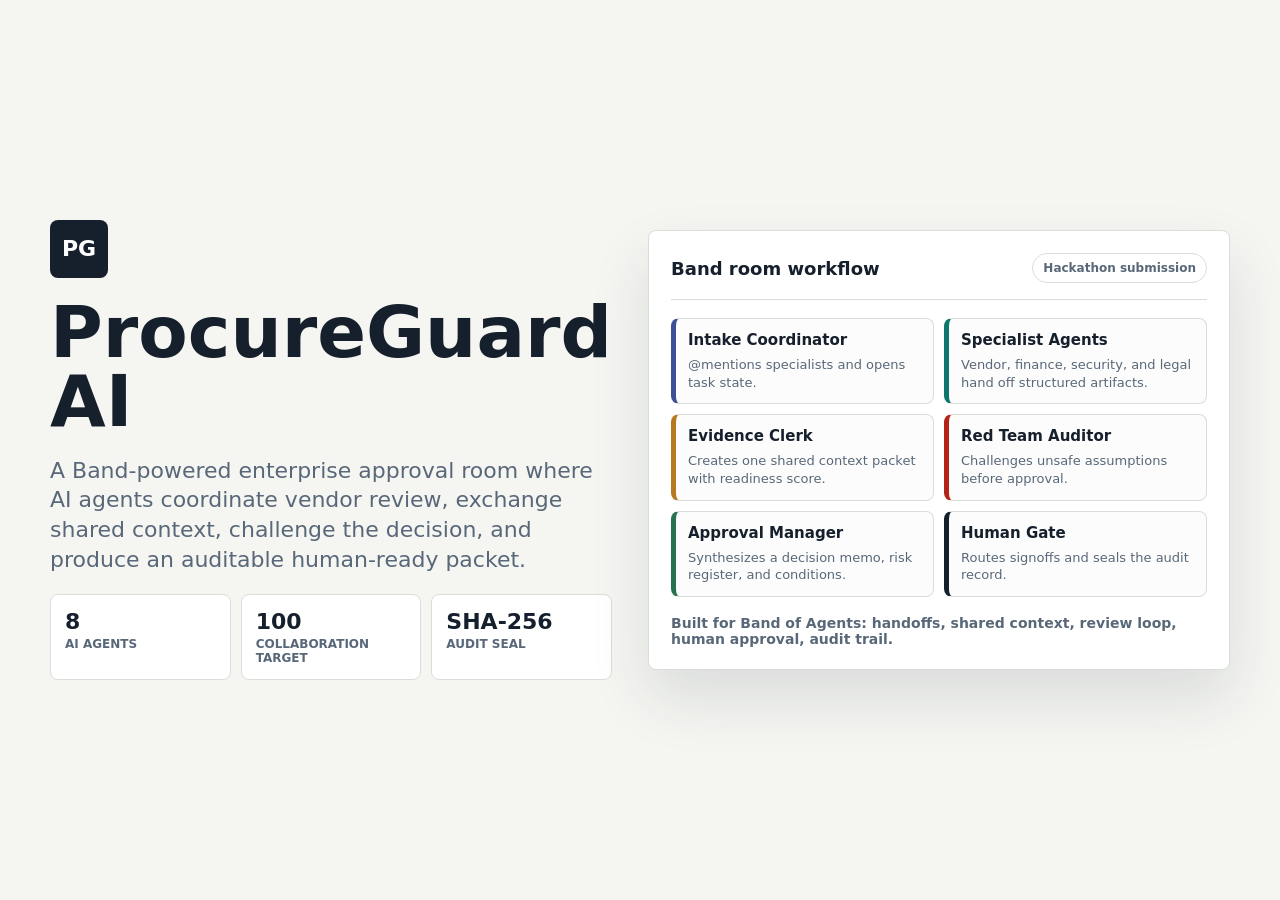
==== static/cover.html @ 334d02e6 "Initial ProcureGuard AI Band hackathon submission" ====
<!doctype html>
<html lang="en">
  <head>
    <meta charset="utf-8" />
    <meta name="viewport" content="width=device-width, initial-scale=1" />
    <title>ProcureGuard AI Cover</title>
    <style>
      :root {
        --ink: #16202c;
        --muted: #596879;
        --line: #d9ded8;
        --bg: #f5f6f2;
        --panel: #ffffff;
        --teal: #0f766e;
        --indigo: #3f4f97;
        --red: #b42318;
        --green: #28724f;
        --amber: #b7791f;
      }

      * {
        box-sizing: border-box;
      }

      body {
        margin: 0;
        min-height: 100vh;
        display: grid;
        place-items: center;
        background: var(--bg);
        color: var(--ink);
        font-family: Inter, ui-sans-serif, system-ui, -apple-system, BlinkMacSystemFont, "Segoe UI", sans-serif;
        letter-spacing: 0;
      }

      .cover {
        width: min(1180px, calc(100vw - 64px));
        min-height: 660px;
        display: grid;
        grid-template-columns: 0.95fr 1.05fr;
        gap: 36px;
        align-items: center;
      }

      .copy {
        display: grid;
        gap: 20px;
      }

      .mark {
        display: inline-grid;
        place-items: center;
        width: 58px;
        height: 58px;
        border-radius: 8px;
        background: var(--ink);
        color: #fff;
        font-size: 22px;
        font-weight: 900;
      }

      h1,
      p {
        margin: 0;
      }

      h1 {
        max-width: 620px;
        font-size: 72px;
        line-height: 0.96;
      }

      .subtitle {
        max-width: 600px;
        color: var(--muted);
        font-size: 22px;
        line-height: 1.35;
      }

      .proof-row {
        display: grid;
        grid-template-columns: repeat(3, minmax(0, 1fr));
        gap: 10px;
        max-width: 650px;
      }

      .proof {
        border: 1px solid var(--line);
        border-radius: 8px;
        background: var(--panel);
        padding: 14px;
      }

      .proof strong,
      .proof span {
        display: block;
      }

      .proof strong {
        font-size: 22px;
      }

      .proof span {
        margin-top: 3px;
        color: var(--muted);
        font-size: 12px;
        font-weight: 800;
        text-transform: uppercase;
      }

      .room {
        border: 1px solid var(--line);
        border-radius: 8px;
        background: var(--panel);
        padding: 22px;
        box-shadow: 0 28px 60px rgba(35, 45, 58, 0.12);
      }

      .room-head {
        display: flex;
        align-items: center;
        justify-content: space-between;
        gap: 16px;
        border-bottom: 1px solid var(--line);
        padding-bottom: 16px;
        margin-bottom: 18px;
      }

      .room-head strong {
        font-size: 18px;
      }

      .pill {
        border: 1px solid var(--line);
        border-radius: 999px;
        padding: 7px 10px;
        color: var(--muted);
        font-size: 12px;
        font-weight: 900;
      }

      .flow {
        display: grid;
        grid-template-columns: repeat(2, minmax(0, 1fr));
        gap: 10px;
      }

      .node {
        min-height: 86px;
        border: 1px solid var(--line);
        border-left: 5px solid var(--indigo);
        border-radius: 8px;
        background: #fbfcfb;
        padding: 12px;
      }

      .node:nth-child(2) {
        border-left-color: var(--teal);
      }

      .node:nth-child(3) {
        border-left-color: var(--amber);
      }

      .node:nth-child(4) {
        border-left-color: var(--red);
      }

      .node:nth-child(5) {
        border-left-color: var(--green);
      }

      .node:nth-child(6) {
        border-left-color: var(--ink);
      }

      .node strong,
      .node span {
        display: block;
      }

      .node strong {
        margin-bottom: 7px;
        font-size: 15px;
      }

      .node span {
        color: var(--muted);
        font-size: 13px;
        line-height: 1.35;
      }

      .footer-line {
        margin-top: 18px;
        color: var(--muted);
        font-size: 14px;
        font-weight: 800;
      }

      @media (max-width: 900px) {
        .cover {
          grid-template-columns: 1fr;
          padding: 24px 0;
        }

        h1 {
          font-size: 46px;
        }

        .proof-row,
        .flow {
          grid-template-columns: 1fr;
        }
      }
    </style>
  </head>
  <body>
    <main class="cover">
      <section class="copy">
        <span class="mark">PG</span>
        <h1>ProcureGuard AI</h1>
        <p class="subtitle">
          A Band-powered enterprise approval room where AI agents coordinate vendor review, exchange shared context,
          challenge the decision, and produce an auditable human-ready packet.
        </p>
        <div class="proof-row">
          <div class="proof"><strong>8</strong><span>AI agents</span></div>
          <div class="proof"><strong>100</strong><span>Collaboration target</span></div>
          <div class="proof"><strong>SHA-256</strong><span>Audit seal</span></div>
        </div>
      </section>

      <section class="room" aria-label="Workflow proof">
        <div class="room-head">
          <strong>Band room workflow</strong>
          <span class="pill">Hackathon submission</span>
        </div>
        <div class="flow">
          <article class="node"><strong>Intake Coordinator</strong><span>@mentions specialists and opens task state.</span></article>
          <article class="node"><strong>Specialist Agents</strong><span>Vendor, finance, security, and legal hand off structured artifacts.</span></article>
          <article class="node"><strong>Evidence Clerk</strong><span>Creates one shared context packet with readiness score.</span></article>
          <article class="node"><strong>Red Team Auditor</strong><span>Challenges unsafe assumptions before approval.</span></article>
          <article class="node"><strong>Approval Manager</strong><span>Synthesizes a decision memo, risk register, and conditions.</span></article>
          <article class="node"><strong>Human Gate</strong><span>Routes signoffs and seals the audit record.</span></article>
        </div>
        <p class="footer-line">Built for Band of Agents: handoffs, shared context, review loop, human approval, audit trail.</p>
      </section>
    </main>
  </body>
</html>
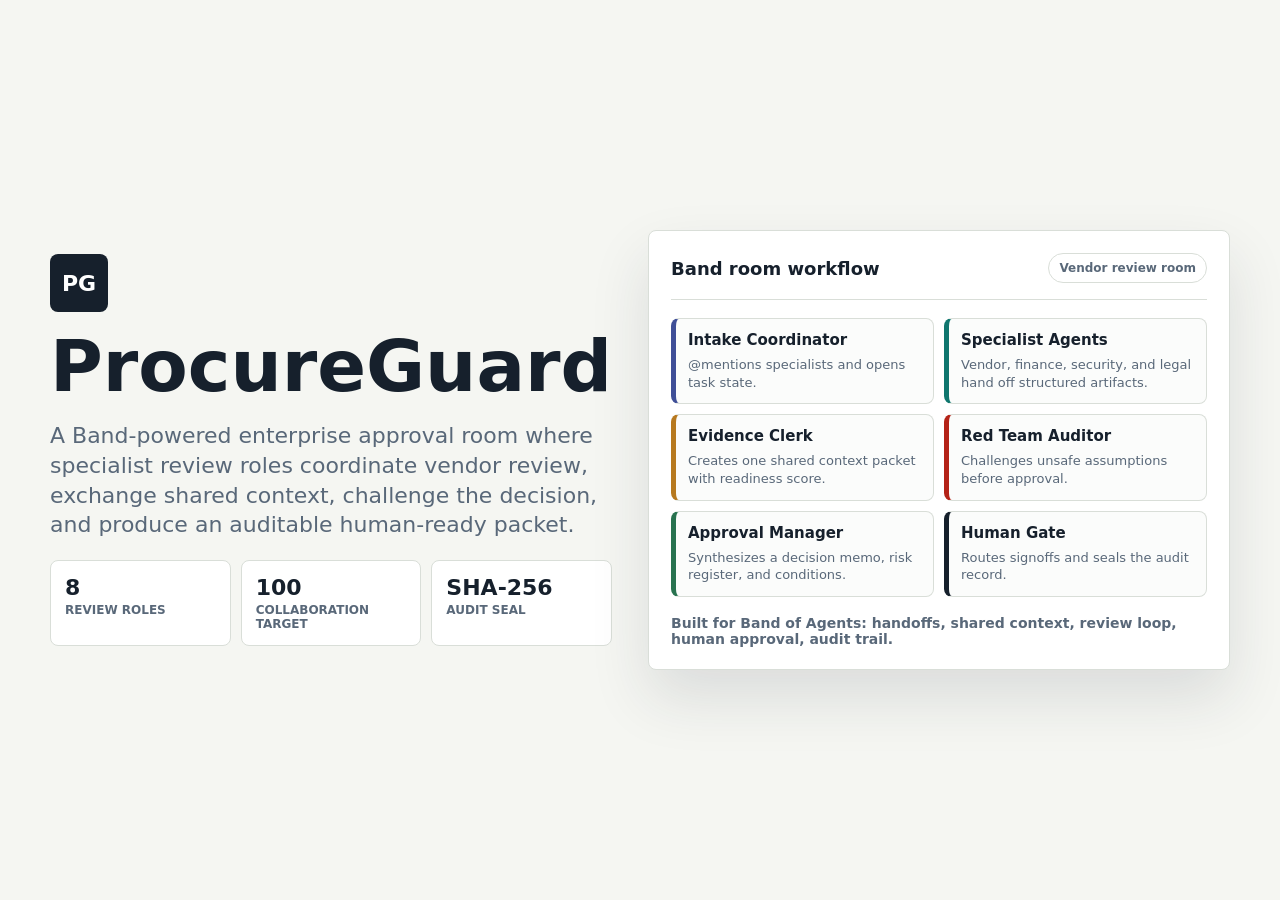
==== commit ec4fb0c1: "Make Band the real coordination layer + add live-run proof - Replace BandRoomSimulator dependency wi" ====
--- a/static/cover.html
+++ b/static/cover.html
@@ -3,7 +3,7 @@
   <head>
     <meta charset="utf-8" />
     <meta name="viewport" content="width=device-width, initial-scale=1" />
-    <title>ProcureGuard AI Cover</title>
+    <title>ProcureGuard Cover</title>
     <style>
       :root {
         --ink: #16202c;
@@ -218,13 +218,13 @@
     <main class="cover">
       <section class="copy">
         <span class="mark">PG</span>
-        <h1>ProcureGuard AI</h1>
+        <h1>ProcureGuard</h1>
         <p class="subtitle">
-          A Band-powered enterprise approval room where AI agents coordinate vendor review, exchange shared context,
+          A Band-powered enterprise approval room where specialist review roles coordinate vendor review, exchange shared context,
           challenge the decision, and produce an auditable human-ready packet.
         </p>
         <div class="proof-row">
-          <div class="proof"><strong>8</strong><span>AI agents</span></div>
+          <div class="proof"><strong>8</strong><span>Review roles</span></div>
           <div class="proof"><strong>100</strong><span>Collaboration target</span></div>
           <div class="proof"><strong>SHA-256</strong><span>Audit seal</span></div>
         </div>
@@ -233,7 +233,7 @@
       <section class="room" aria-label="Workflow proof">
         <div class="room-head">
           <strong>Band room workflow</strong>
-          <span class="pill">Hackathon submission</span>
+          <span class="pill">Vendor review room</span>
         </div>
         <div class="flow">
           <article class="node"><strong>Intake Coordinator</strong><span>@mentions specialists and opens task state.</span></article>
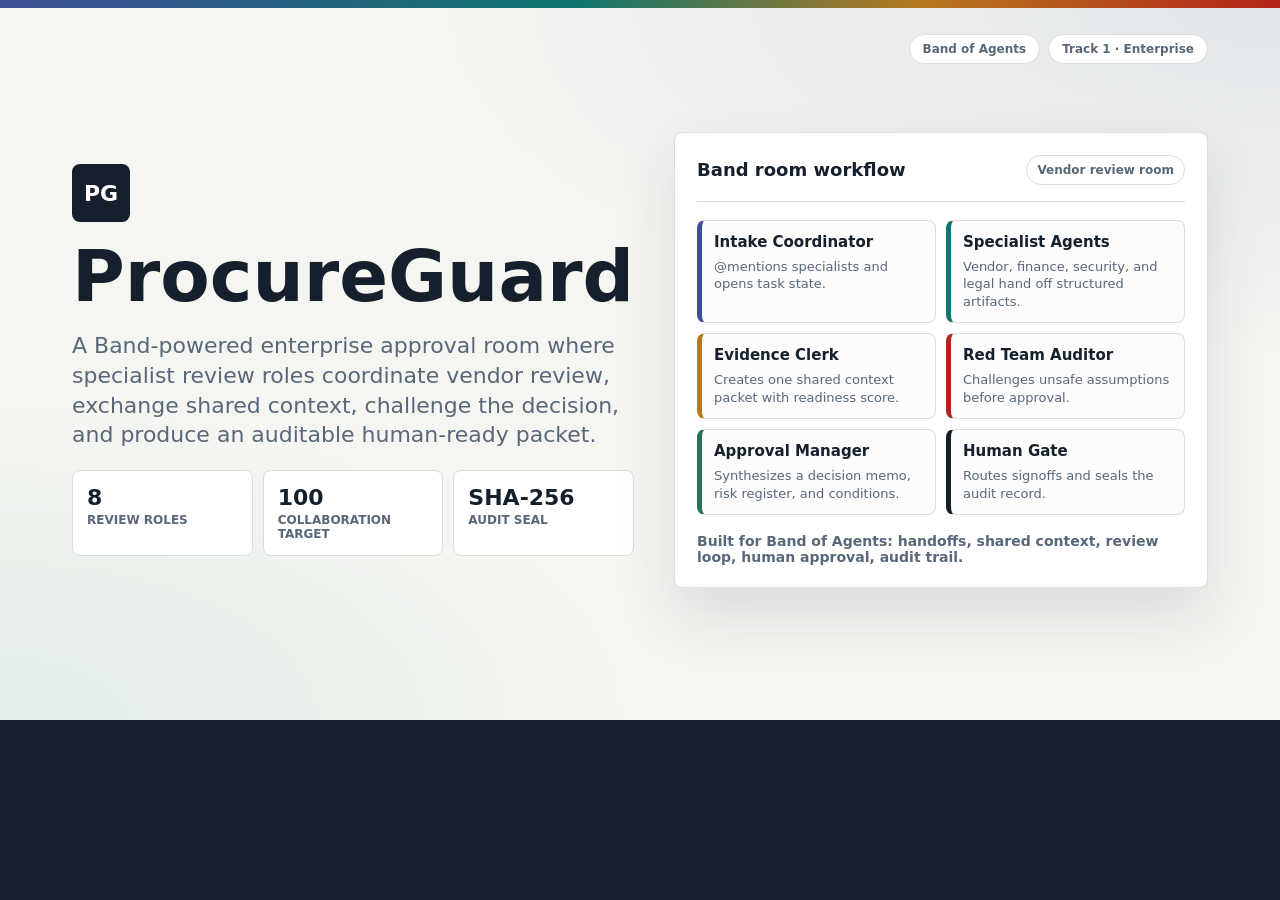
==== commit 9a903cb6: "feat(video): add narrated demo pipeline and final walkthrough assets Narration scripts, video build " ====
--- a/static/cover.html
+++ b/static/cover.html
@@ -24,22 +24,69 @@
 
       body {
         margin: 0;
-        min-height: 100vh;
-        display: grid;
-        place-items: center;
-        background: var(--bg);
+        background: var(--ink);
         color: var(--ink);
         font-family: Inter, ui-sans-serif, system-ui, -apple-system, BlinkMacSystemFont, "Segoe UI", sans-serif;
         letter-spacing: 0;
       }
 
+      .frame {
+        width: 1280px;
+        height: 720px;
+        margin: 0 auto;
+        background: var(--bg);
+        display: grid;
+        align-content: center;
+        padding: 64px 72px;
+        position: relative;
+        overflow: hidden;
+      }
+
+      .frame::before {
+        content: "";
+        position: absolute;
+        inset: 0;
+        background:
+          radial-gradient(120% 90% at 100% 0%, rgba(63, 79, 151, 0.1), transparent 55%),
+          radial-gradient(90% 80% at 0% 100%, rgba(15, 118, 110, 0.08), transparent 55%);
+        pointer-events: none;
+      }
+
+      .topbar {
+        position: absolute;
+        top: 0;
+        left: 0;
+        right: 0;
+        height: 8px;
+        background: linear-gradient(90deg, var(--indigo), var(--teal) 45%, var(--amber) 72%, var(--red));
+      }
+
+      .badge-track {
+        position: absolute;
+        top: 34px;
+        right: 72px;
+        display: flex;
+        gap: 8px;
+      }
+
+      .badge {
+        border: 1px solid var(--line);
+        background: var(--panel);
+        border-radius: 999px;
+        padding: 7px 13px;
+        font-size: 12px;
+        font-weight: 900;
+        color: var(--muted);
+      }
+
       .cover {
-        width: min(1180px, calc(100vw - 64px));
-        min-height: 660px;
+        width: 100%;
         display: grid;
         grid-template-columns: 0.95fr 1.05fr;
-        gap: 36px;
+        gap: 40px;
         align-items: center;
+        position: relative;
+        z-index: 1;
       }
 
       .copy {
@@ -215,7 +262,13 @@
     </style>
   </head>
   <body>
-    <main class="cover">
+    <div class="frame">
+      <div class="topbar"></div>
+      <div class="badge-track">
+        <span class="badge">Band of Agents</span>
+        <span class="badge">Track 1 · Enterprise</span>
+      </div>
+      <main class="cover">
       <section class="copy">
         <span class="mark">PG</span>
         <h1>ProcureGuard</h1>
@@ -245,6 +298,7 @@
         </div>
         <p class="footer-line">Built for Band of Agents: handoffs, shared context, review loop, human approval, audit trail.</p>
       </section>
-    </main>
+      </main>
+    </div>
   </body>
 </html>
